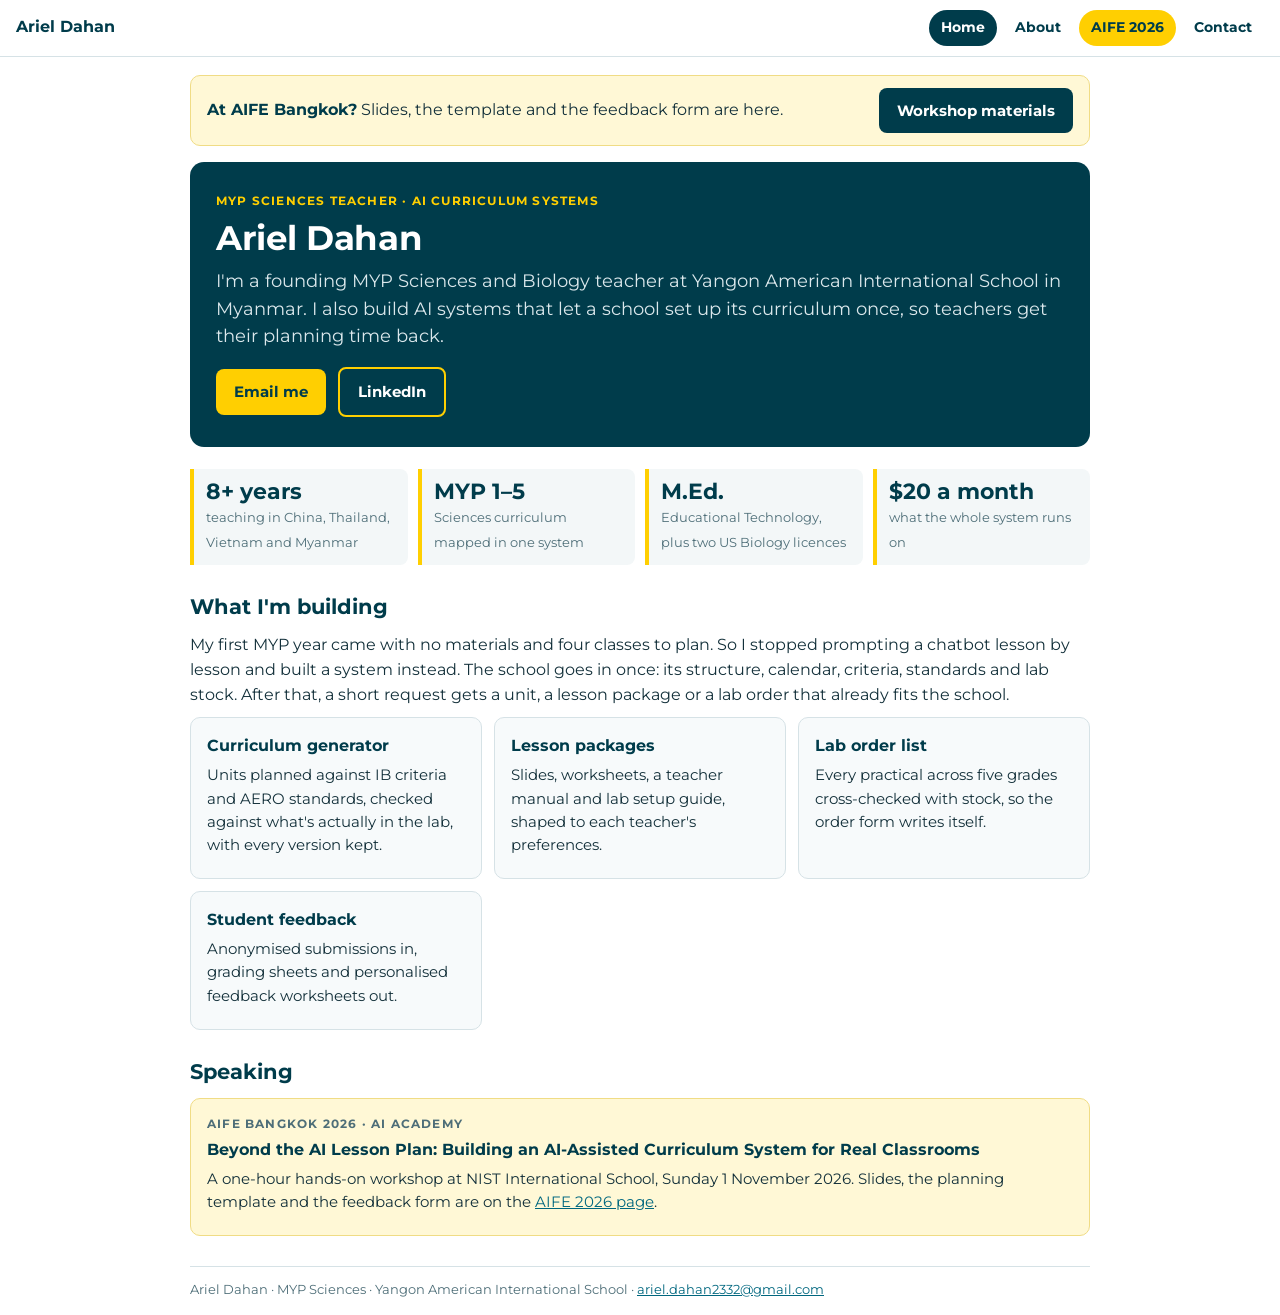
==== index.html @ ce4c1df9 "Update About and Home from current CV Co-Authored-By: Claude Opus 5.5 <noreply@anthropic.com> Claude" ====
<!doctype html>
<html lang="en"><head><meta charset="utf-8"><meta name="viewport" content="width=device-width,initial-scale=1">
<title>Ariel Dahan</title>
<link href="https://fonts.googleapis.com/css2?family=Montserrat:wght@400;700&display=swap" rel="stylesheet">
<style>
*{box-sizing:border-box;margin:0;padding:0}
body{font-family:Montserrat,Arial,Helvetica,sans-serif;color:#13303a;background:#ffffff;line-height:1.55;padding:16px}
.wrap{max-width:900px;margin:0 auto}
.hero{background:#003C4B;color:#fff;border-radius:14px;padding:30px 26px;margin-bottom:22px}
.hero .kicker{color:#FFCF01}
.hero h1{color:#fff}
.hero p{color:#dbe8ec}
h1{font-size:34px;line-height:1.15;margin-bottom:10px;letter-spacing:-.01em}
h2{font-size:21px;margin:26px 0 10px;color:#003C4B}
h3{font-size:16px;margin-bottom:4px;color:#003C4B}
p{margin-bottom:10px;font-size:16px}
.kicker{font-size:12px;font-weight:700;letter-spacing:.1em;text-transform:uppercase;color:#4E6E78;margin-bottom:8px}
.lead{font-size:18px}
.grid{display:grid;grid-template-columns:repeat(auto-fit,minmax(230px,1fr));gap:12px}
.stats{display:grid;grid-template-columns:repeat(auto-fit,minmax(150px,1fr));gap:10px;margin:4px 0 8px}
.stat{border-left:4px solid #FFCF01;background:#f3f7f8;padding:10px 12px;border-radius:0 8px 8px 0}
.stat b{display:block;font-size:22px;color:#003C4B;line-height:1.2}
.stat span{font-size:13px;color:#4E6E78}
.card{border:1px solid #d6e2e6;border-radius:10px;padding:16px;background:#f7fafb}
.card.hi{background:#fff8d6;border-color:#f0dc85}
.card p{font-size:15px;margin-bottom:6px}
.tl{border-left:2px solid #d6e2e6;margin-left:6px;padding-left:18px}
.tl .item{position:relative;margin-bottom:16px}
.tl .item:before{content:"";position:absolute;left:-25px;top:6px;width:12px;height:12px;border-radius:50%;background:#FFCF01;border:2px solid #003C4B}
.when{font-size:13px;font-weight:700;color:#4E6E78}
.tl p{font-size:15px;margin:2px 0 0}
.chips{display:flex;flex-wrap:wrap;gap:6px;margin-top:4px}
.chip{background:#e6eff2;color:#003C4B;font-size:13px;padding:4px 10px;border-radius:999px}
.btn{display:inline-block;background:#FFCF01;color:#003C4B;text-decoration:none;font-weight:700;padding:11px 18px;border-radius:8px;margin:6px 8px 0 0;font-size:15px}
.btn.dark{background:#003C4B;color:#fff}
.btn.ghost{background:transparent;color:#fff;border:2px solid #FFCF01}
.small{font-size:13px;color:#4E6E78}
ul,ol{margin:0 0 10px 22px}li{margin-bottom:5px;font-size:15px}
a{color:#00677f}
.num{display:inline-flex;align-items:center;justify-content:center;width:24px;height:24px;border-radius:50%;background:#FFCF01;color:#003C4B;font-size:12px;font-weight:700;margin-right:6px}
@media(max-width:520px){h1{font-size:27px}.hero{padding:22px 18px}}

nav{position:sticky;top:0;z-index:5;background:#fff;border-bottom:1px solid #d6e2e6;margin:-16px -16px 18px;padding:10px 16px;display:flex;flex-wrap:wrap;gap:6px;align-items:center}
nav .brand{font-weight:700;color:#003C4B;margin-right:auto;font-size:16px}
nav a{color:#003C4B;text-decoration:none;font-weight:700;font-size:14px;padding:7px 12px;border-radius:999px}
nav a.on{background:#003C4B;color:#fff}
nav a.cta{background:#FFCF01;color:#003C4B}
.page{display:none}.page.on{display:block}
.banner{display:flex;flex-wrap:wrap;gap:10px;align-items:center;justify-content:space-between;background:#fff8d6;border:1px solid #f0dc85;border-radius:10px;padding:12px 16px;margin-bottom:16px}
.banner b{color:#003C4B}
footer{margin-top:30px;padding-top:12px;border-top:1px solid #d6e2e6;font-size:13px;color:#4E6E78}

form.fb{border:1px solid #d6e2e6;border-radius:12px;padding:18px;background:#f7fafb;margin-top:8px}
form.fb label{display:block;font-weight:700;font-size:15px;color:#003C4B;margin:14px 0 6px}
form.fb .hint{font-weight:400;font-size:13px;color:#4E6E78}
form.fb input[type=text],form.fb input[type=email],form.fb select,form.fb textarea{width:100%;font:inherit;font-size:15px;padding:9px 10px;border:1px solid #b9cbd1;border-radius:8px;background:#fff;color:#13303a}
form.fb textarea{min-height:70px}
form.fb .opts label{display:flex;gap:8px;align-items:center;font-weight:400;margin:6px 0;font-size:15px;color:#13303a}
form.fb .scale{display:flex;gap:8px;flex-wrap:wrap}
form.fb .scale label{display:flex;align-items:center;gap:4px;font-weight:400;margin:0;border:1px solid #b9cbd1;border-radius:8px;padding:6px 12px;background:#fff}
form.fb fieldset{border:none;border-top:2px solid #FFCF01;margin-top:20px;padding-top:4px}
form.fb legend{font-weight:700;color:#003C4B;font-size:17px;padding-right:8px}
form.fb button{font:inherit;font-weight:700;font-size:16px;background:#003C4B;color:#fff;border:0;border-radius:8px;padding:12px 22px;margin-top:18px;cursor:pointer}
#fbdone{display:none;background:#e7f6ec;border:1px solid #9fd6b1;border-radius:12px;padding:18px;margin-top:8px}
#fberr{display:none;color:#a33;margin-top:10px;font-size:14px}
</style></head>
<body>
<nav><span class="brand">Ariel Dahan</span>
<a href="#" data-p="home" class="on" onclick="return go('home')">Home</a>
<a href="#" data-p="about" onclick="return go('about')">About</a>
<a href="#" data-p="aife" class="cta" onclick="return go('aife')">AIFE 2026</a>
<a href="#" data-p="contact" onclick="return go('contact')">Contact</a></nav>
<section class="page on" id="p-home"><div class="wrap">
  <div class="banner"><span><b>At AIFE Bangkok?</b> Slides, the template and the feedback form are here.</span><a class="btn dark" style="margin:0" href="#" onclick="return go('aife')">Workshop materials</a></div>
  <div class="hero">
    <div class="kicker">MYP Sciences teacher · AI curriculum systems</div>
    <h1>Ariel Dahan</h1>
    <p class="lead">I'm a founding MYP Sciences and Biology teacher at Yangon American International School in Myanmar. I also build AI systems that let a school set up its curriculum once, so teachers get their planning time back.</p>
    <a class="btn" href="mailto:ariel.dahan2332@gmail.com" target="_blank">Email me</a>
    <a class="btn ghost" href="https://www.linkedin.com/in/ariel-dillon-dahan" target="_blank" rel="noopener">LinkedIn</a>
  </div>

  <div class="stats">
    <div class="stat"><b>8+ years</b><span>teaching in China, Thailand, Vietnam and Myanmar</span></div>
    <div class="stat"><b>MYP 1–5</b><span>Sciences curriculum mapped in one system</span></div>
    <div class="stat"><b>M.Ed.</b><span>Educational Technology, plus two US Biology licences</span></div>
    <div class="stat"><b>$20 a month</b><span>what the whole system runs on</span></div>
  </div>

  <h2>What I'm building</h2>
  <p>My first MYP year came with no materials and four classes to plan. So I stopped prompting a chatbot lesson by lesson and built a system instead. The school goes in once: its structure, calendar, criteria, standards and lab stock. After that, a short request gets a unit, a lesson package or a lab order that already fits the school.</p>
  <div class="grid">
    <div class="card"><h3>Curriculum generator</h3><p>Units planned against IB criteria and AERO standards, checked against what's actually in the lab, with every version kept.</p></div>
    <div class="card"><h3>Lesson packages</h3><p>Slides, worksheets, a teacher manual and lab setup guide, shaped to each teacher's preferences.</p></div>
    <div class="card"><h3>Lab order list</h3><p>Every practical across five grades cross-checked with stock, so the order form writes itself.</p></div>
    <div class="card"><h3>Student feedback</h3><p>Anonymised submissions in, grading sheets and personalised feedback worksheets out.</p></div>
  </div>

  <h2>Speaking</h2>
  <div class="card hi">
    <div class="kicker" style="margin-bottom:4px">AIFE Bangkok 2026 · AI Academy</div>
    <h3>Beyond the AI Lesson Plan: Building an AI-Assisted Curriculum System for Real Classrooms</h3>
    <p>A one-hour hands-on workshop at NIST International School, Sunday 1 November 2026. Slides, the planning template and the feedback form are on the <a href="#" onclick="return go('aife')">AIFE 2026 page</a>.</p>
  </div>
</div></section>
<section class="page" id="p-about"><div class="wrap">
  <div class="kicker">About</div>
  <h1>Science teacher, curriculum builder</h1>
  <p class="lead">I'm a licensed Biology and Science teacher with 8+ years in international classrooms across Asia, and an M.Ed. in Educational Technology. At Yangon American International School I'm a founding MYP teacher, and I built the school's AI curriculum system.</p>
  <p>I trained in biomedical science in New York and was headed for medicine, then started teaching in Asia and stayed. That lab background still shapes how I teach: inquiry first, real data, real apparatus. It's also why I treat AI output like a lab result. Check it before anyone relies on it.</p>

  <h2>Experience</h2>
  <div class="tl">
    <div class="item"><div class="when">Aug 2025 – present</div><h3>MYP Sciences (MYP 1–3) and Biology (MYP 4–5), Yangon American International School</h3><p>Myanmar · IB World School · Grades 6–10</p>
      <ul>
        <li>Built a school-specific AI curriculum and resource system (Claude and DeepSeek via n8n): lab materials lists, lesson planning, and horizontal and vertical MYP alignment.</li>
        <li>Faculty AI lead: design and run internal PD on practical classroom AI. Invited speaker at AIFE 2026, NIST International School, Bangkok.</li>
        <li>Reusable, versionable MYP units and lesson packages across five grade levels, with Toddle planners and GRASPS tasks.</li>
        <li>Founding MYP teacher through the school's IB authorization year: programme paperwork, candidate interviews, standards development.</li>
        <li>Advisory homeroom teacher.</li>
      </ul></div>
    <div class="item"><div class="when">Feb – Jun 2025</div><h3>Integrated Sciences Teacher, Shenzhen International Foundation College</h3><p>China · Grades 7–8. Scaffolded lessons for ELL students; a semester STEAM project on Newtonian mechanics; a cross-disciplinary catapult build with Design, Art and History.</p></div>
    <div class="item"><div class="when">Mar – Jun 2024</div><h3>Biology Teacher, True North International School</h3><p>Vietnam · WASC accredited · Grades 8 and 10. Cross-grade science fair with secondary students mentoring primary; average assessment scores up 15% in three months.</p></div>
    <div class="item"><div class="when">2022 – 2023</div><h3>Integrated Science and Math Teacher, Alaska Academy</h3><p>Vietnam · Grades 1–5. A hands-on science project every week for the full year, with game-based systems built for mixed-level ELL classes.</p></div>
    <div class="item"><div class="when">2020 – 2022</div><h3>Integrated Science and Math Teacher, Patanadek School</h3><p>Thailand · Grade 2. Wrote, choreographed and produced a full student play; built an Excel grading system to track student data.</p></div>
    <div class="item"><div class="when">2019 – 2020</div><h3>English and Subject Teacher, i2 International Institute of Education</h3><p>China. Phonics-based literacy for young learners.</p></div>
  </div>

  <h2>Education</h2>
  <div class="grid">
    <div class="card hi"><h3>M.Ed., Educational Technology</h3><p>Moreland University · 2023–2025 · GPA 3.95</p></div>
    <div class="card"><h3>Teacher Preparation Certificate</h3><p>Moreland University · 2023–2024 · 24 graduate credits</p></div>
    <div class="card"><h3>Post-baccalaureate Premedical Certificate</h3><p>Keck Graduate Institute · 2015–2016 · co-authored a master's thesis project with Hologic Diagnostics</p></div>
    <div class="card"><h3>BS Biomedical Sciences</h3><p>University at Buffalo, State University of New York · 2012–2014</p></div>
  </div>

  <h2>Certifications</h2>
  <ul>
    <li>IB MYP Sciences (English), Category 1</li>
    <li>Arkansas Professional Educator License: Life Science / Biology, grades 7–12 (to 2029)</li>
    <li>Idaho Standard Instructional Certificate: Biological Science, grades 6–12 (to 2027)</li>
    <li>Praxis Biology content knowledge: 180 / 200</li>
    <li>AI in the Classroom, Canva Design School</li>
    <li>Safeguarding PD: child maltreatment, bullying and suicide prevention, dyslexia and mental health awareness</li>
  </ul>

  <h2>Also</h2>
  <p>Lab research at Keck Graduate Institute, plus work across medical devices and bioengineering. I also script, shoot and edit bilingual cultural documentary videos for 30,000+ followers on TikTok, Instagram and YouTube.</p>

  <h2>Skills</h2>
  <div class="chips"><span class="chip">MYP 1–5 Sciences and Biology</span><span class="chip">GRASPS task design</span><span class="chip">Criterion-aligned assessment</span><span class="chip">Inquiry and project-based learning</span><span class="chip">ESL/ELL differentiation</span><span class="chip">STEAM and robotics</span><span class="chip">AI pipelines: n8n, Claude, DeepSeek</span><span class="chip">Toddle</span><span class="chip">Google Workspace</span><span class="chip">Workshops and conference talks</span></div>
</div></section>
<section class="page" id="p-aife"><div class="wrap">
  <div class="hero">
    <div class="kicker">AIFE Bangkok 2026 · AI Academy workshop</div>
    <h1>Beyond the AI Lesson Plan</h1>
    <p class="lead">Building an AI-assisted curriculum system for real classrooms. Set it up once. Get your time back.</p>
    <p class="small" style="color:#a9c3cb">Sunday 1 November 2026 · NIST International School, Bangkok</p>
    <a class="btn" href="#" onclick="return go('aife','fb')">Feedback + get the starter repo</a>
  </div>

  <h2>Materials</h2>
  <div class="grid">
    <div class="card hi"><h3>Planning template</h3><p>The two-page sheet from the session. A blank copy to print, or the fillable version to type straight into.</p><a class="btn dark" href="AIFE_2026_planning_template.pdf" target="_blank" rel="noopener">Template (PDF)</a>
<a class="btn dark" href="AIFE_2026_fillable_template.pdf" target="_blank" rel="noopener">Fillable template (PDF)</a></div>
    <div class="card"><h3>Slides</h3><p>All 30 slides from the workshop.</p><a class="btn dark" href="AIFE_2026_workshop_slides.pdf" target="_blank" rel="noopener">Slides (PDF)</a></div>
    <div class="card"><h3>Starter repo · coming soon</h3><p>A bare-bones kit you load into Claude, ChatGPT, Codex or similar. It interviews you about your school and sets the folders up. Sign up with the form below and I'll send it when it's on GitHub.</p></div>
  </div>

  <h2>The seven parts</h2>
  <p><span class="num">1</span>School UI &nbsp; <span class="num">2</span>Class library &nbsp; <span class="num">3</span>Curriculum generator &nbsp; <span class="num">4</span>Lesson package generator &nbsp; <span class="num">5</span>Teacher preferences &nbsp; <span class="num">6</span>Lab order list &nbsp; <span class="num">7</span>Student feedback generator</p>

  <h2>What to do on Monday</h2>
  <ol>
    <li>Photograph your filled-in template and upload it to your AI tool.</li>
    <li>Ask it to turn box A into a folder structure for your school.</li>
    <li>Add one thing at a time: calendar, then criteria, then standards.</li>
    <li>Ask for one lesson for one class you teach this week. When it misses, fix the stored school info, not the prompt.</li>
  </ol>

  <h2 id="fb">Feedback and mailing list</h2>
  <p>Two minutes. Tell me what worked and what to cut. Leave your email only if you want the starter repo or updates.</p>
  <form class="fb" id="fbform" onsubmit="return sendFb(event)">
    <fieldset><legend>Feedback</legend>
    <label>Your role</label>
    <select name="Role"><option value="">Choose one</option><option>Teacher</option><option>Curriculum coordinator</option><option>School leader</option><option>Tech coach</option><option>Lab or resource manager</option><option>Other</option></select>
    <label>Which part would you use first?</label>
    <select name="Part to use first"><option value="">Choose one</option><option>1 School UI</option><option>2 Class library</option><option>3 Curriculum generator</option><option>4 Lesson package generator</option><option>5 Teacher preferences</option><option>6 Lab order list</option><option>7 Student feedback generator</option></select>
    <label>How useful was the session for your work? <span class="hint">1 = not useful, 5 = very useful</span></label>
    <div class="scale"><label><input type="radio" name="Usefulness (1-5)" value="1">1</label><label><input type="radio" name="Usefulness (1-5)" value="2">2</label><label><input type="radio" name="Usefulness (1-5)" value="3">3</label><label><input type="radio" name="Usefulness (1-5)" value="4">4</label><label><input type="radio" name="Usefulness (1-5)" value="5">5</label></div>
    <label>What was most useful?</label><textarea name="Most useful"></textarea>
    <label>What should I cut or change next time?</label><textarea name="Cut or change"></textarea>
    <label>What's your biggest hurdle to starting?</label><textarea name="Biggest hurdle"></textarea>
    </fieldset>
    <fieldset><legend>Stay in touch <span class="hint">(optional)</span></legend>
    <div class="opts">
      <label><input type="checkbox" name="Wants" value="Starter repo when ready"> Send me the starter repo when it's ready</label>
      <label><input type="checkbox" name="Wants" value="Occasional updates"> Occasional updates on the system</label>
      <label><input type="checkbox" name="Wants" value="Help setting up at my school"> I'd like help setting this up at my school</label>
    </div>
    <label>Name</label><input type="text" name="Name">
    <label>Email</label><input type="email" name="email">
    <label>School</label><input type="text" name="School">
    </fieldset>
    <button type="submit" id="fbbtn">Send</button>
    <div id="fberr">That didn't send. Please email your feedback to <a href="mailto:ariel.dahan2332@gmail.com" target="_blank">ariel.dahan2332@gmail.com</a>.</div>
  </form>
  <div id="fbdone"><h3>Thank you</h3><p style="margin:0">Got it. If you asked for the starter repo, you'll hear from me when it's on GitHub.</p></div>
</div></section>
<section class="page" id="p-contact"><div class="wrap">
  <div class="kicker">Contact</div>
  <h1>Get in touch</h1>
  <p class="lead">Questions about the system, the starter repo, or setting something like this up at your school? Email is quickest.</p>
  <div class="grid">
    <div class="card hi"><h3>Email</h3><p><a href="mailto:ariel.dahan2332@gmail.com" target="_blank">ariel.dahan2332@gmail.com</a></p><a class="btn dark" href="mailto:ariel.dahan2332@gmail.com?subject=Hello%20from%20your%20site" target="_blank">Write to me</a></div>
    <div class="card"><h3>LinkedIn</h3><p>Ariel Dahan</p><a class="btn dark" href="https://www.linkedin.com/in/ariel-dillon-dahan" target="_blank" rel="noopener">Connect</a></div>
  </div>
  <h2>Good reasons to write</h2>
  <ul>
    <li>You want the starter repo, or my full version for your school</li>
    <li>You're stuck setting yours up</li>
    <li>You'd like a workshop like this at your school or conference</li>
  </ul>
  <p class="small">Based in Yangon, Myanmar (UTC+6:30). I usually reply within a couple of days.</p>
</div></section>
<div class="wrap"><footer>Ariel Dahan · MYP Sciences · Yangon American International School · <a href="mailto:ariel.dahan2332@gmail.com" target="_blank">ariel.dahan2332@gmail.com</a></footer></div>
<script>
function go(p,anchor){
  document.querySelectorAll('.page').forEach(function(s){s.classList.toggle('on',s.id==='p-'+p)});
  document.querySelectorAll('nav a').forEach(function(a){a.classList.toggle('on',a.dataset.p===p && p!=='aife');});
  try{ if(location.hash!=='#'+p) history.replaceState(null,'','#'+p); }catch(e){}
  var t=anchor?document.getElementById(anchor):null;
  if(t){t.scrollIntoView({behavior:'smooth'})}else{window.scrollTo(0,0)}
  return false;
}

function sendFb(e){
  e.preventDefault();
  var f=document.getElementById('fbform'),b=document.getElementById('fbbtn'),d={};
  new FormData(f).forEach(function(v,k){ if(!v) return; d[k]=d[k]?d[k]+', '+v:v; });
  if(d.Wants && !d.email){ alert('Add your email so I can send you the starter repo.'); return false; }
  d._subject='AIFE 2026 feedback'+(d.email?' + sign-up':''); d._template='table';
  b.disabled=true; b.textContent='Sending...';
  fetch('https://formsubmit.co/ajax/ariel.dahan2332@gmail.com',{method:'POST',headers:{'Content-Type':'application/json','Accept':'application/json'},body:JSON.stringify(d)})
   .then(function(r){ if(!r.ok) throw 0; f.style.display='none'; document.getElementById('fbdone').style.display='block'; })
   .catch(function(){ b.disabled=false; b.textContent='Send'; document.getElementById('fberr').style.display='block'; });
  return false;
}

function fromHash(){ var h=(location.hash||'').slice(1); if(['home','about','aife','contact'].indexOf(h)>=0) go(h); }
window.addEventListener('hashchange',fromHash); fromHash();
</script>
</body></html>
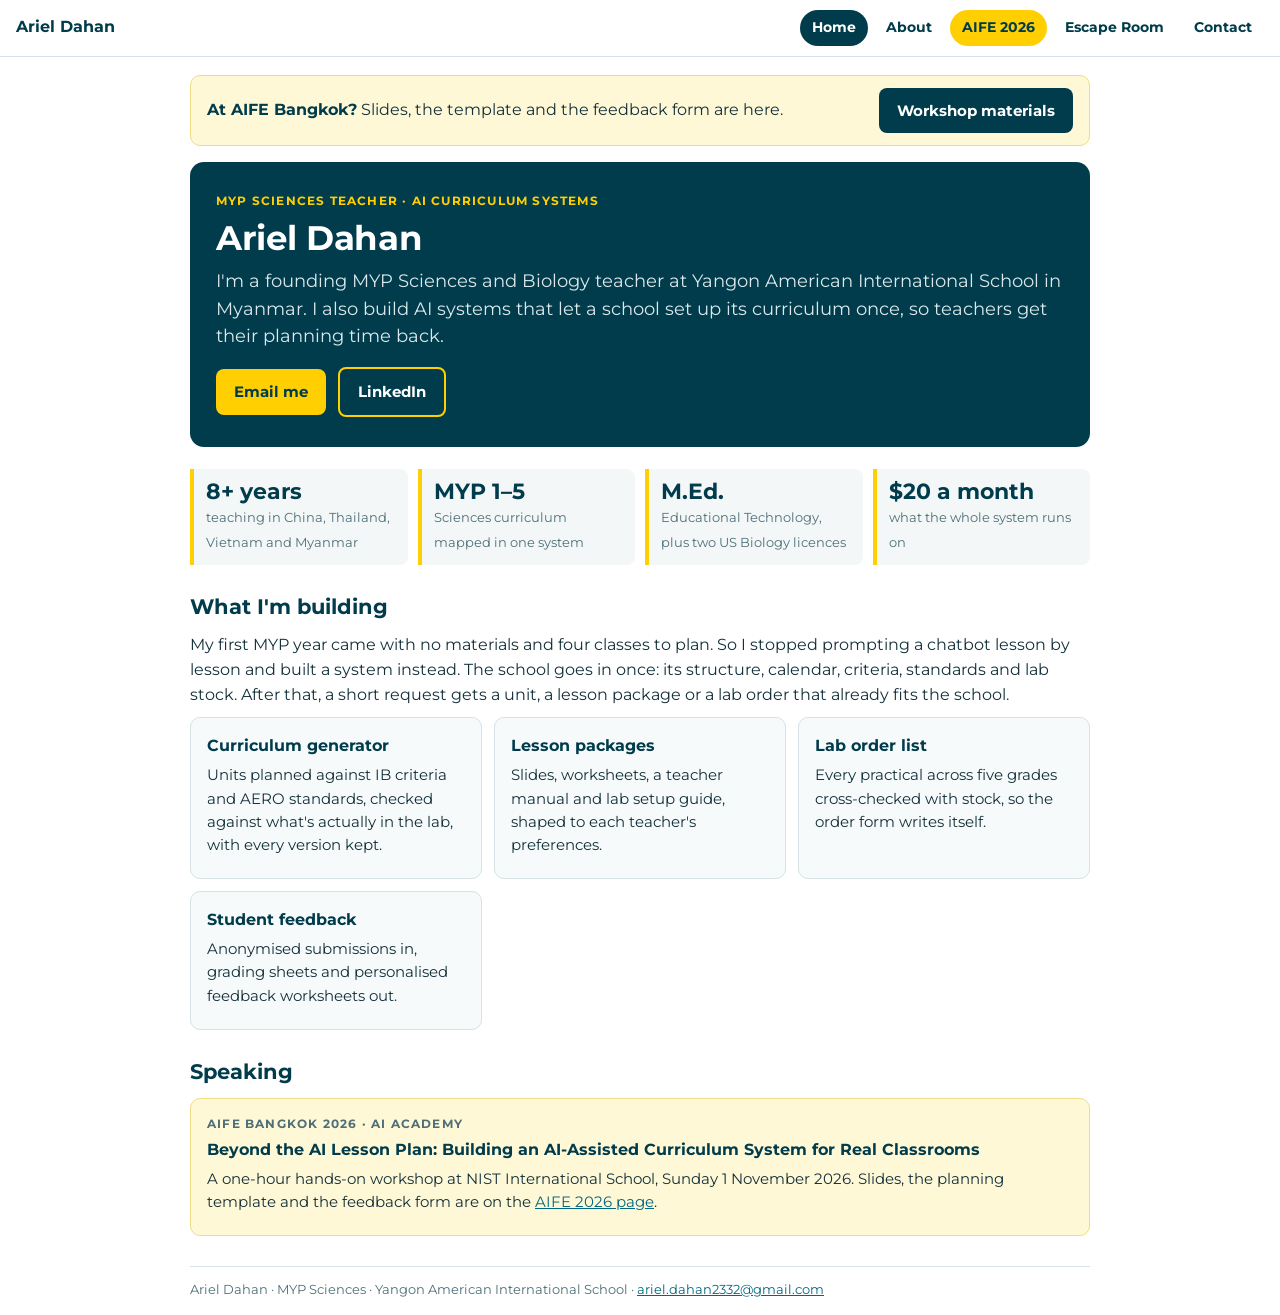
==== commit 860c7b0d: "Add Escape Room tab: Outbreak Lab Escape term-review game for MYP 2-5 Co-Authored-By: Claude Opus 5." ====
--- a/index.html
+++ b/index.html
@@ -69,6 +69,7 @@
 <a href="#" data-p="home" class="on" onclick="return go('home')">Home</a>
 <a href="#" data-p="about" onclick="return go('about')">About</a>
 <a href="#" data-p="aife" class="cta" onclick="return go('aife')">AIFE 2026</a>
+<a href="#" data-p="escape" onclick="return go('escape')">Escape Room</a>
 <a href="#" data-p="contact" onclick="return go('contact')">Contact</a></nav>
 <section class="page on" id="p-home"><div class="wrap">
   <div class="banner"><span><b>At AIFE Bangkok?</b> Slides, the template and the feedback form are here.</span><a class="btn dark" style="margin:0" href="#" onclick="return go('aife')">Workshop materials</a></div>
@@ -161,8 +162,8 @@
 
   <h2>Materials</h2>
   <div class="grid">
-    <div class="card hi"><h3>Planning template</h3><p>The two-page sheet from the session. A blank copy to print, or the fillable version to type straight into.</p><a class="btn dark" href="AIFE_2026_planning_template.pdf" target="_blank" rel="noopener">Template (PDF)</a>
-<a class="btn dark" href="AIFE_2026_fillable_template.pdf" target="_blank" rel="noopener">Fillable template (PDF)</a></div>
+    <div class="card hi"><h3>Planning template</h3><p>The two-page sheet from the session. A blank copy to print, or fill it in online and save it as a PDF.</p><a class="btn dark" href="AIFE_2026_planning_template.pdf" target="_blank" rel="noopener">Template (PDF)</a>
+<a class="btn dark" href="template.html" target="_blank" rel="noopener">Fill it in online</a></div>
     <div class="card"><h3>Slides</h3><p>All 30 slides from the workshop.</p><a class="btn dark" href="AIFE_2026_workshop_slides.pdf" target="_blank" rel="noopener">Slides (PDF)</a></div>
     <div class="card"><h3>Starter repo · coming soon</h3><p>A bare-bones kit you load into Claude, ChatGPT, Codex or similar. It interviews you about your school and sets the folders up. Sign up with the form below and I'll send it when it's on GitHub.</p></div>
   </div>
@@ -207,6 +208,18 @@
   </form>
   <div id="fbdone"><h3>Thank you</h3><p style="margin:0">Got it. If you asked for the starter repo, you'll hear from me when it's on GitHub.</p></div>
 </div></section>
+<section class="page" id="p-escape"><div class="wrap">
+  <div class="kicker">Science classroom game</div>
+  <h1>Outbreak Lab Escape</h1>
+  <p class="lead">A zombie-lab escape room for reviewing the term. Teams of 3 to 6 share one laptop, answer questions from their own Lesson 1–16 worksheets, earn four letters per room, and unlock six doors before the infection spreads.</p>
+  <div class="grid">
+    <div class="card hi"><h3>Grade 10 · MYP 5</h3><p>Circuits, Forces and the Human Machine</p><a class="btn dark" href="outbreak/play.html?grade=MYP5">Start game</a><a class="btn" href="outbreak/recap.html?grade=MYP5">Term review</a></div>
+    <div class="card hi"><h3>Grade 9 · MYP 4</h3><p>How Do We Know?</p><a class="btn dark" href="outbreak/play.html?grade=MYP4">Start game</a><a class="btn" href="outbreak/recap.html?grade=MYP4">Term review</a></div>
+    <div class="card hi"><h3>Grade 8 · MYP 3</h3><p>Powering the Planet</p><a class="btn dark" href="outbreak/play.html?grade=MYP3">Start game</a><a class="btn" href="outbreak/recap.html?grade=MYP3">Term review</a></div>
+    <div class="card hi"><h3>Grade 7 · MYP 2</h3><p>Mapping Motion and Matter</p><a class="btn dark" href="outbreak/play.html?grade=MYP2">Start game</a><a class="btn" href="outbreak/recap.html?grade=MYP2">Term review</a></div>
+  </div>
+  <p class="small">Turn the sound on. Six minutes per room; a wrong answer adds 15 seconds; a perfect room earns an antidote. No AI, no web search: your worksheets are your evidence.</p>
+</div></section>
 <section class="page" id="p-contact"><div class="wrap">
   <div class="kicker">Contact</div>
   <h1>Get in touch</h1>
@@ -242,12 +255,12 @@
   d._subject='AIFE 2026 feedback'+(d.email?' + sign-up':''); d._template='table';
   b.disabled=true; b.textContent='Sending...';
   fetch('https://formsubmit.co/ajax/ariel.dahan2332@gmail.com',{method:'POST',headers:{'Content-Type':'application/json','Accept':'application/json'},body:JSON.stringify(d)})
-   .then(function(r){ if(!r.ok) throw 0; f.style.display='none'; document.getElementById('fbdone').style.display='block'; })
+   .then(function(r){ return r.json(); }).then(function(j){ if(!j || String(j.success)!=='true') throw 0; f.style.display='none'; document.getElementById('fbdone').style.display='block'; })
    .catch(function(){ b.disabled=false; b.textContent='Send'; document.getElementById('fberr').style.display='block'; });
   return false;
 }
 
-function fromHash(){ var h=(location.hash||'').slice(1); if(['home','about','aife','contact'].indexOf(h)>=0) go(h); }
+function fromHash(){ var h=(location.hash||'').slice(1); if(['home','about','aife','escape','contact'].indexOf(h)>=0) go(h); }
 window.addEventListener('hashchange',fromHash); fromHash();
 </script>
 </body></html>
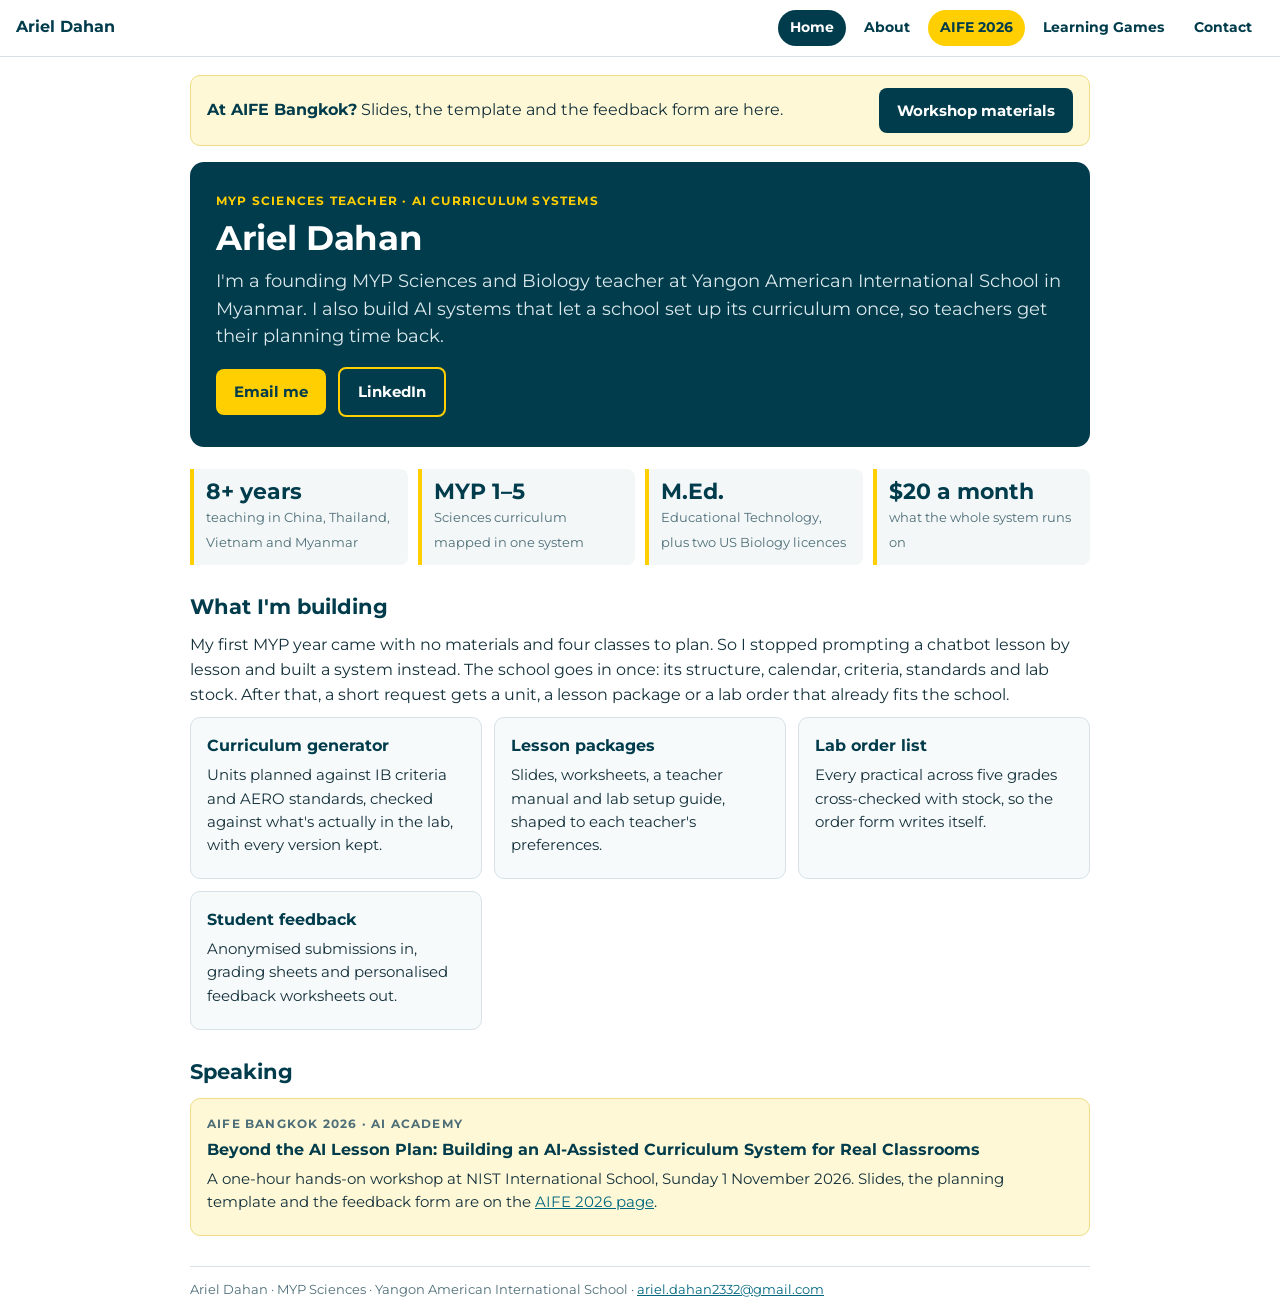
==== commit c9b54b0b: "Learning Games tab: one card per game, built from games.js (Outbreak Lab Escape first) Co-Authored-B" ====
--- a/index.html
+++ b/index.html
@@ -63,13 +63,14 @@
 form.fb button{font:inherit;font-weight:700;font-size:16px;background:#003C4B;color:#fff;border:0;border-radius:8px;padding:12px 22px;margin-top:18px;cursor:pointer}
 #fbdone{display:none;background:#e7f6ec;border:1px solid #9fd6b1;border-radius:12px;padding:18px;margin-top:8px}
 #fberr{display:none;color:#a33;margin-top:10px;font-size:14px}
+.game{display:grid;grid-template-columns:minmax(0,300px) 1fr;gap:18px;border:1px solid #d6e2e6;border-radius:12px;padding:18px;background:#f7fafb;margin:18px 0}.game img{width:100%;border-radius:8px;display:block}.game h2{margin:0 0 4px}.game .facts{display:flex;flex-wrap:wrap;gap:6px;margin:8px 0}.game .facts span{background:#e3edf0;color:#003C4B;border-radius:20px;padding:3px 10px;font-size:13px;font-weight:600}.game ol{margin:6px 0 10px 20px;padding:0}.game ol li{margin:2px 0}.game .ver{display:flex;flex-wrap:wrap;align-items:center;gap:6px;border-top:1px solid #d6e2e6;padding:8px 0}.game .ver b{flex:1 1 220px}.game .ver .btn{margin:0}@media(max-width:700px){.game{grid-template-columns:1fr}}
 </style></head>
 <body>
 <nav><span class="brand">Ariel Dahan</span>
 <a href="#" data-p="home" class="on" onclick="return go('home')">Home</a>
 <a href="#" data-p="about" onclick="return go('about')">About</a>
 <a href="#" data-p="aife" class="cta" onclick="return go('aife')">AIFE 2026</a>
-<a href="#" data-p="escape" onclick="return go('escape')">Escape Room</a>
+<a href="#" data-p="games" onclick="return go('games')">Learning Games</a>
 <a href="#" data-p="contact" onclick="return go('contact')">Contact</a></nav>
 <section class="page on" id="p-home"><div class="wrap">
   <div class="banner"><span><b>At AIFE Bangkok?</b> Slides, the template and the feedback form are here.</span><a class="btn dark" style="margin:0" href="#" onclick="return go('aife')">Workshop materials</a></div>
@@ -208,17 +209,11 @@
   </form>
   <div id="fbdone"><h3>Thank you</h3><p style="margin:0">Got it. If you asked for the starter repo, you'll hear from me when it's on GitHub.</p></div>
 </div></section>
-<section class="page" id="p-escape"><div class="wrap">
-  <div class="kicker">Science classroom game</div>
-  <h1>Outbreak Lab Escape</h1>
-  <p class="lead">A zombie-lab escape room for reviewing the term. Teams of 3 to 6 share one laptop, answer questions from their own Lesson 1–16 worksheets, earn four letters per room, and unlock six doors before the infection spreads.</p>
-  <div class="grid">
-    <div class="card hi"><h3>Grade 10 · MYP 5</h3><p>Circuits, Forces and the Human Machine</p><a class="btn dark" href="outbreak/play.html?grade=MYP5">Start game</a><a class="btn" href="outbreak/recap.html?grade=MYP5">Term review</a></div>
-    <div class="card hi"><h3>Grade 9 · MYP 4</h3><p>How Do We Know?</p><a class="btn dark" href="outbreak/play.html?grade=MYP4">Start game</a><a class="btn" href="outbreak/recap.html?grade=MYP4">Term review</a></div>
-    <div class="card hi"><h3>Grade 8 · MYP 3</h3><p>Powering the Planet</p><a class="btn dark" href="outbreak/play.html?grade=MYP3">Start game</a><a class="btn" href="outbreak/recap.html?grade=MYP3">Term review</a></div>
-    <div class="card hi"><h3>Grade 7 · MYP 2</h3><p>Mapping Motion and Matter</p><a class="btn dark" href="outbreak/play.html?grade=MYP2">Start game</a><a class="btn" href="outbreak/recap.html?grade=MYP2">Term review</a></div>
-  </div>
-  <p class="small">Turn the sound on. Six minutes per room; a wrong answer adds 15 seconds; a perfect room earns an antidote. No AI, no web search: your worksheets are your evidence.</p>
+<section class="page" id="p-games"><div class="wrap">
+  <div class="kicker">For my students</div>
+  <h1>Learning Games</h1>
+  <p class="lead">Games I build for my classes. Each one is made from what the class actually learned, so playing it is review. Pick a game, read how it works, then choose your class.</p>
+  <div id="gamelist"></div>
 </div></section>
 <section class="page" id="p-contact"><div class="wrap">
   <div class="kicker">Contact</div>
@@ -260,7 +255,26 @@
   return false;
 }
 
-function fromHash(){ var h=(location.hash||'').slice(1); if(['home','about','aife','escape','contact'].indexOf(h)>=0) go(h); }
+function fromHash(){ var h=(location.hash||'').slice(1); if(h==='escape'||h.indexOf('games/')===0){go('games',h.indexOf('games/')===0?'game-'+h.slice(6):null);return;} if(['home','about','aife','games','contact'].indexOf(h)>=0) go(h); }
 window.addEventListener('hashchange',fromHash); fromHash();
 </script>
+<script src="games.js"></script>
+<script>
+(function(){
+  function e(t){return String(t==null?'':t).replace(/[&<>"]/g,function(c){return {'&':'&amp;','<':'&lt;','>':'&gt;','"':'&quot;'}[c]})}
+  var box=document.getElementById('gamelist'); if(!box||!window.LEARNING_GAMES) return;
+  box.innerHTML=window.LEARNING_GAMES.map(function(g){
+    return '<article class="game" id="game-'+e(g.id)+'">'
+      +(g.image?'<div><img src="'+e(g.image)+'" alt="'+e(g.title)+'" loading="lazy"></div>':'<div></div>')
+      +'<div><h2>'+e(g.title)+'</h2><p><b>'+e(g.tagline)+'</b></p>'
+      +'<div class="facts">'+[g.subject,g.grades,g.players,g.time].filter(Boolean).map(function(f){return '<span>'+e(f)+'</span>'}).join('')+'</div>'
+      +'<p>'+e(g.description)+'</p>'
+      +(g.howToPlay&&g.howToPlay.length?'<h3>How to play</h3><ol>'+g.howToPlay.map(function(x){return '<li>'+e(x)+'</li>'}).join('')+'</ol>':'')
+      +(g.goodFor?'<p class="small"><b>Good for:</b> '+e(g.goodFor)+'</p>':'')
+      +(g.versions||[]).map(function(v){return '<div class="ver"><b>'+e(v.label)+(v.note?' <span class="small">· '+e(v.note)+'</span>':'')+'</b><a class="btn dark" href="'+e(v.play)+'">Start game</a>'
+        +(v.extra||[]).map(function(x){return '<a class="btn" href="'+e(x.url)+'">'+e(x.label)+'</a>'}).join('')+'</div>'}).join('')
+      +'</div></article>';
+  }).join('');
+})();
+</script>
 </body></html>
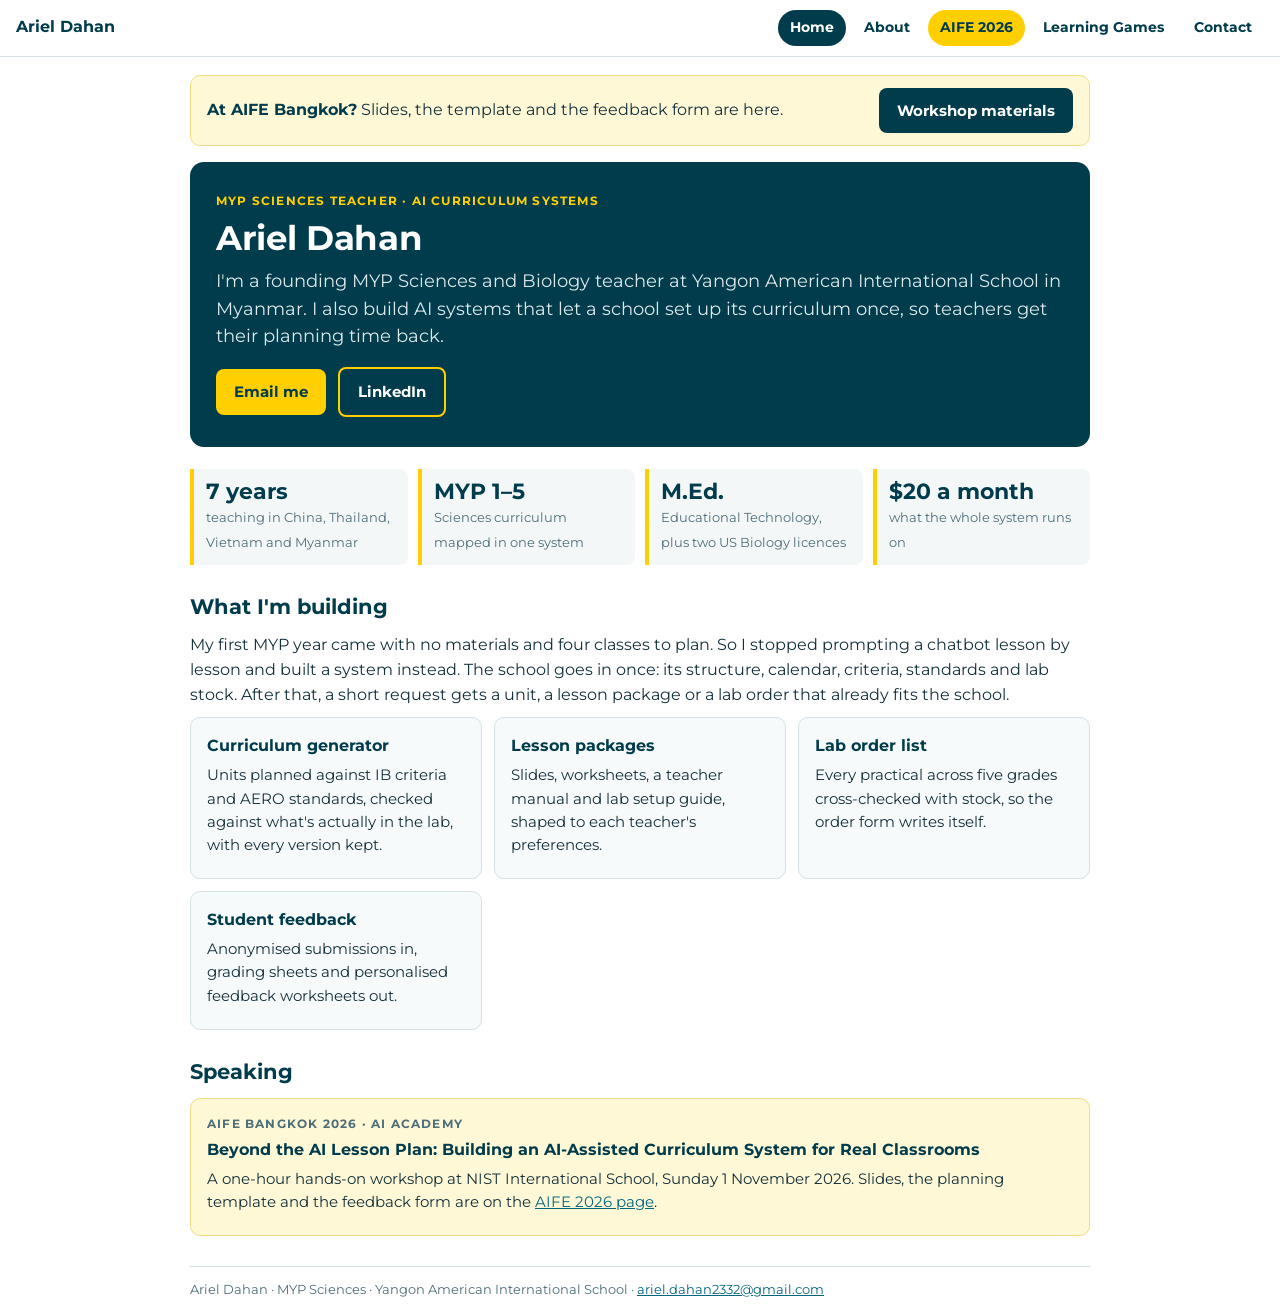
==== commit 9d188b40: "Change teaching experience from 8+ years to 7 years Co-Authored-By: Claude Opus 5.5 <noreply@anthrop" ====
--- a/index.html
+++ b/index.html
@@ -23,6 +23,9 @@
 .stat span{font-size:13px;color:#4E6E78}
 .card{border:1px solid #d6e2e6;border-radius:10px;padding:16px;background:#f7fafb}
 .card.hi{background:#fff8d6;border-color:#f0dc85}
+.clip{display:flex;gap:18px;align-items:center;flex-wrap:wrap}
+.clip video{width:100%;max-width:300px;aspect-ratio:9/16;border-radius:12px;background:#003C4B;display:block}
+.clip p{flex:1;min-width:200px;margin:0}
 .card p{font-size:15px;margin-bottom:6px}
 .tl{border-left:2px solid #d6e2e6;margin-left:6px;padding-left:18px}
 .tl .item{position:relative;margin-bottom:16px}
@@ -83,7 +86,7 @@
   </div>
 
   <div class="stats">
-    <div class="stat"><b>8+ years</b><span>teaching in China, Thailand, Vietnam and Myanmar</span></div>
+    <div class="stat"><b>7 years</b><span>teaching in China, Thailand, Vietnam and Myanmar</span></div>
     <div class="stat"><b>MYP 1–5</b><span>Sciences curriculum mapped in one system</span></div>
     <div class="stat"><b>M.Ed.</b><span>Educational Technology, plus two US Biology licences</span></div>
     <div class="stat"><b>$20 a month</b><span>what the whole system runs on</span></div>
@@ -108,7 +111,7 @@
 <section class="page" id="p-about"><div class="wrap">
   <div class="kicker">About</div>
   <h1>Science teacher, curriculum builder</h1>
-  <p class="lead">I'm a licensed Biology and Science teacher with 8+ years in international classrooms across Asia, and an M.Ed. in Educational Technology. At Yangon American International School I'm a founding MYP teacher, and I built the school's AI curriculum system.</p>
+  <p class="lead">I'm a licensed Biology and Science teacher with 7 years in international classrooms across Asia, and an M.Ed. in Educational Technology. At Yangon American International School I'm a founding MYP teacher, and I built the school's AI curriculum system.</p>
   <p>I trained in biomedical science in New York and was headed for medicine, then started teaching in Asia and stayed. That lab background still shapes how I teach: inquiry first, real data, real apparatus. It's also why I treat AI output like a lab result. Check it before anyone relies on it.</p>
 
   <h2>Experience</h2>
@@ -161,12 +164,18 @@
     <a class="btn" href="#" onclick="return go('aife','fb')">Feedback + get the starter repo</a>
   </div>
 
+  <h2>The 30-second version</h2>
+  <div class="clip">
+    <video controls playsinline preload="none" poster="AIFE_2026_short_poster.jpg" src="AIFE_2026_short.mp4"></video>
+    <p>What a school-specific AI program costs to run. A clip from the workshop, captions on.</p>
+  </div>
+
   <h2>Materials</h2>
   <div class="grid">
     <div class="card hi"><h3>Planning template</h3><p>The two-page sheet from the session. A blank copy to print, or fill it in online and save it as a PDF.</p><a class="btn dark" href="AIFE_2026_planning_template.pdf" target="_blank" rel="noopener">Template (PDF)</a>
 <a class="btn dark" href="template.html" target="_blank" rel="noopener">Fill it in online</a></div>
     <div class="card"><h3>Slides</h3><p>All 30 slides from the workshop.</p><a class="btn dark" href="AIFE_2026_workshop_slides.pdf" target="_blank" rel="noopener">Slides (PDF)</a></div>
-    <div class="card"><h3>Starter repo · coming soon</h3><p>A bare-bones kit you load into Claude, ChatGPT, Codex or similar. It interviews you about your school and sets the folders up. Sign up with the form below and I'll send it when it's on GitHub.</p></div>
+    <div class="card hi"><h3>Starter repo</h3><p>A bare-bones kit you load into Claude, ChatGPT, Codex or similar. It interviews you about your school and sets the folders up. Free on GitHub.</p><a class="btn dark" href="https://github.com/ariel-coder-maker/school-ai-starter" target="_blank" rel="noopener">Get the starter repo</a></div>
   </div>
 
   <h2>The seven parts</h2>
